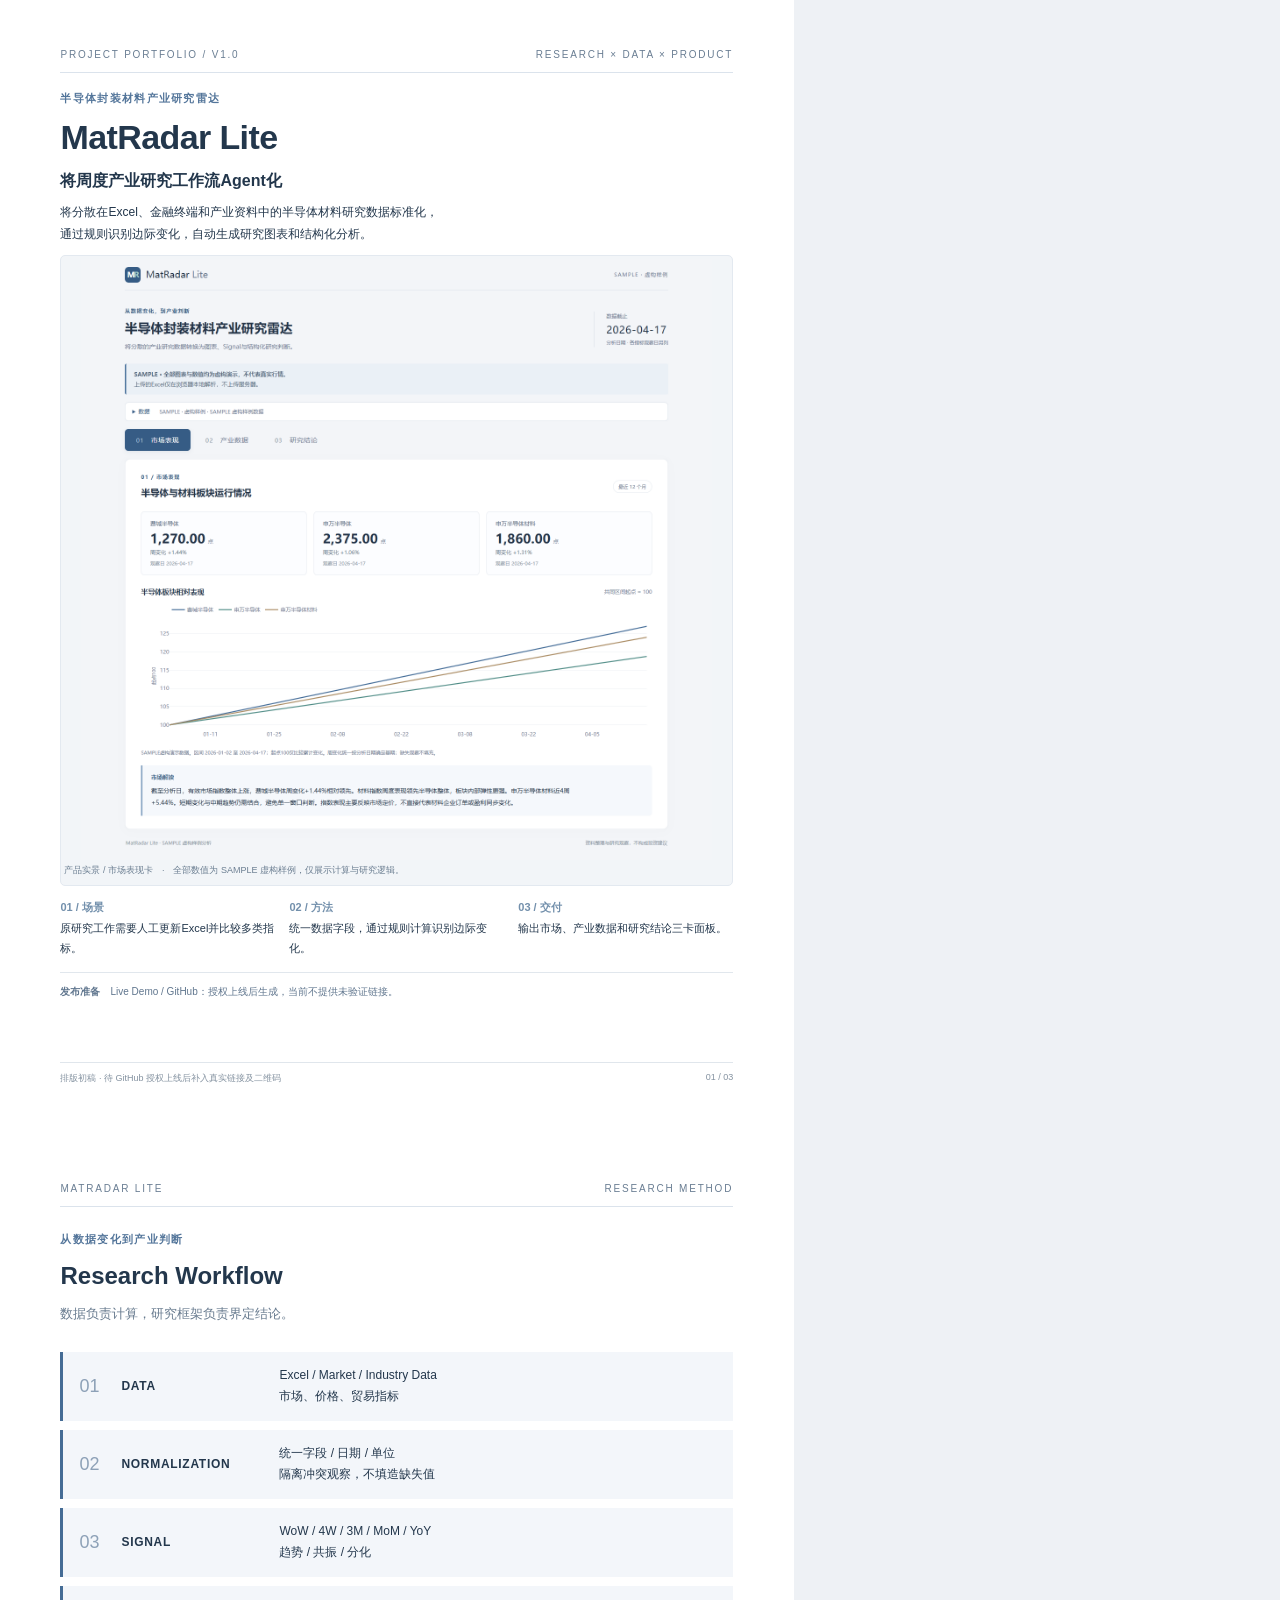
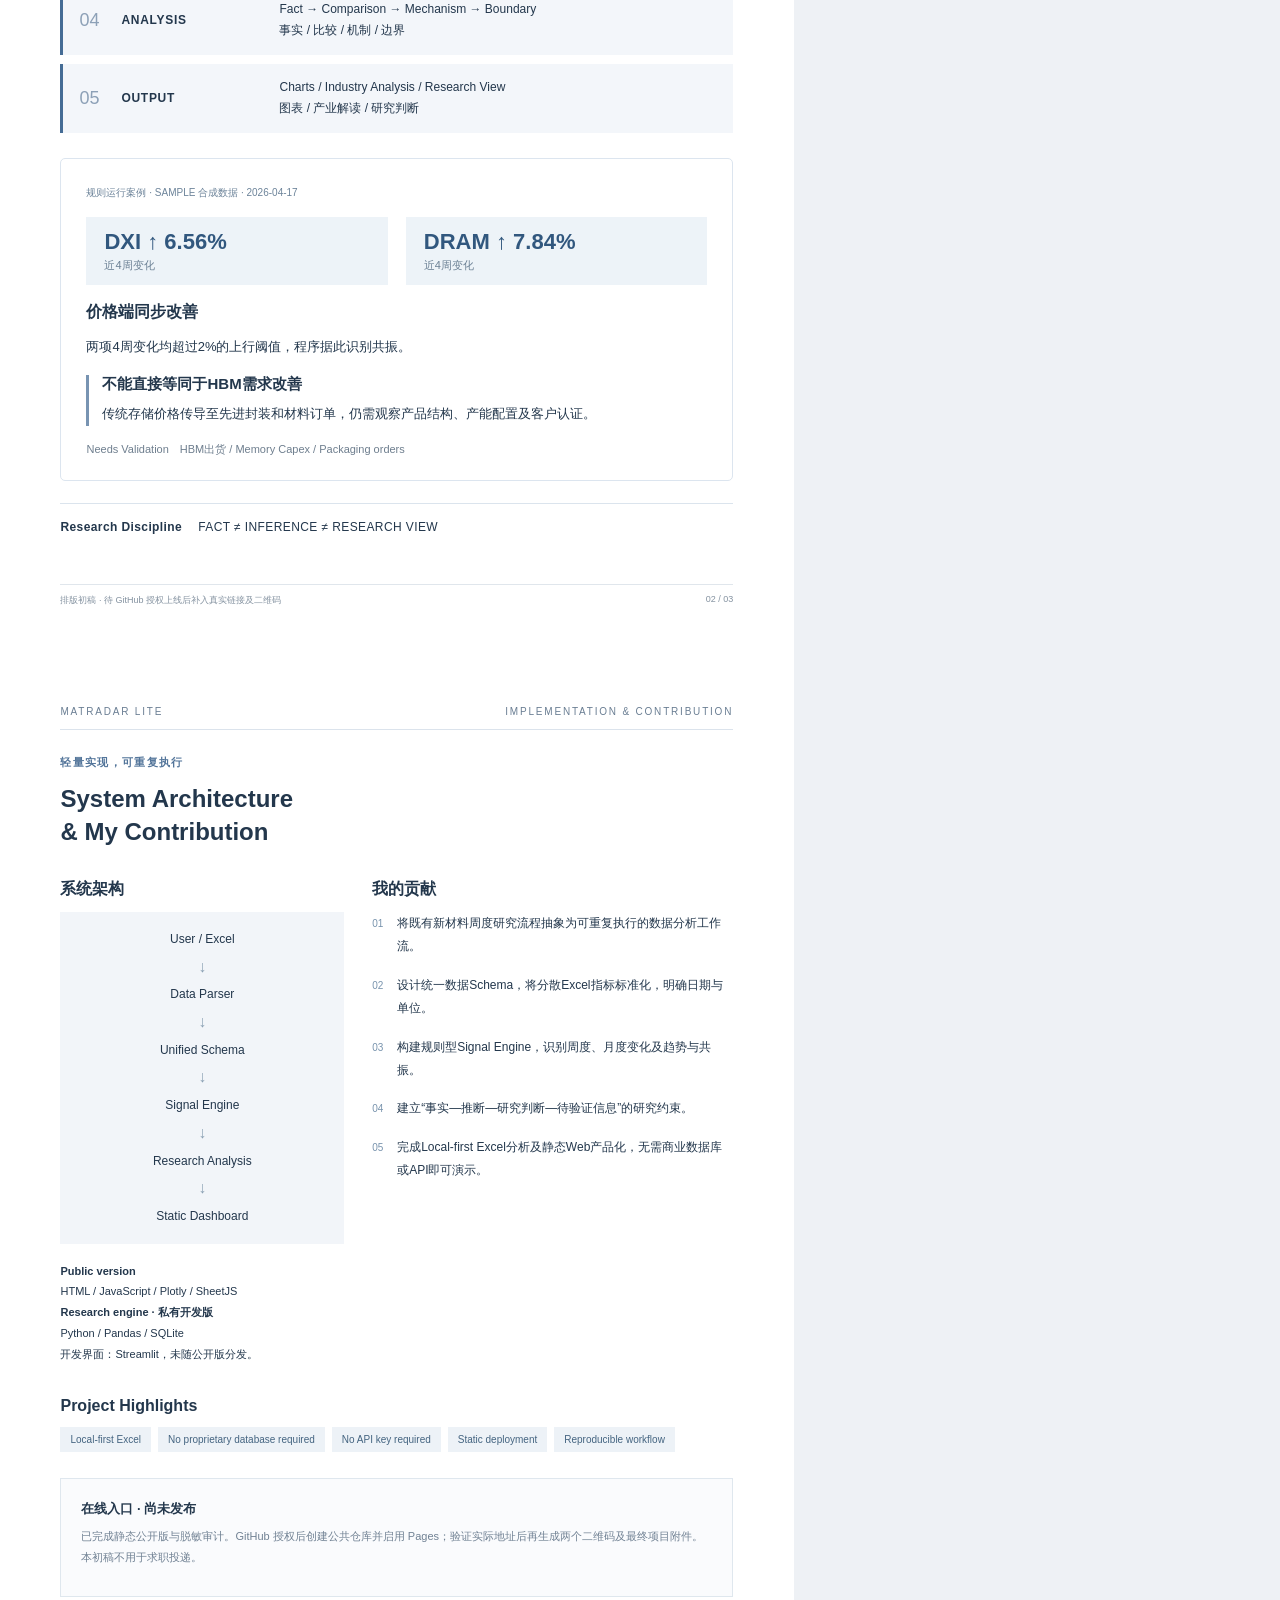
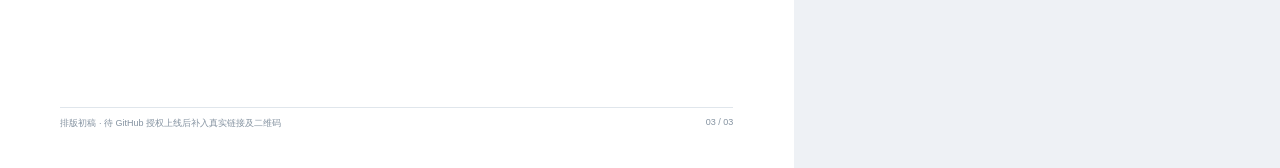
==== portfolio/source/portfolio.html @ de3b7524 "Initial public release of MatRadar Lite" ====
<!doctype html><html lang="zh-CN"><head><meta charset="utf-8"><title>MatRadar Lite 项目作品集</title><link rel="stylesheet" href="portfolio.css"></head><body>
<section class="page one"><div class="topline"><span>PROJECT PORTFOLIO / V1.0</span><span>RESEARCH × DATA × PRODUCT</span></div><p class="eyebrow">半导体封装材料产业研究雷达</p><h1>MatRadar Lite</h1><p class="subtitle">将周度产业研究工作流Agent化</p><p class="lead">将分散在Excel、金融终端和产业资料中的半导体材料研究数据标准化，<br>通过规则识别边际变化，自动生成研究图表和结构化分析。</p>
<figure class="figure"><img src="../../docs/screenshots/01_market.png" alt="市场表现页面：虚构样例"><figcaption class="figcaption">产品实景 / 市场表现卡　·　全部数值为 SAMPLE 虚构样例，仅展示计算与研究逻辑。</figcaption></figure>
<div class="background"><div><b>01 / 场景</b><p>原研究工作需要人工更新Excel并比较多类指标。</p></div><div><b>02 / 方法</b><p>统一数据字段，通过规则计算识别边际变化。</p></div><div><b>03 / 交付</b><p>输出市场、产业数据和研究结论三卡面板。</p></div></div><div class="entry"><b>发布准备</b>　Live Demo / GitHub：授权上线后生成，当前不提供未验证链接。</div><div class="foot"><span>排版初稿 · 待 GitHub 授权上线后补入真实链接及二维码</span><span>01 / 03</span></div></section>
<section class="page"><div class="topline"><span>MATRADAR LITE</span><span>RESEARCH METHOD</span></div><p class="eyebrow">从数据变化到产业判断</p><h2>Research Workflow</h2><p class="muted">数据负责计算，研究框架负责界定结论。</p><div class="workflow">
<div class="step"><span class="n">01</span><b>DATA</b><p>Excel / Market / Industry Data<br>市场、价格、贸易指标</p></div>
<div class="step"><span class="n">02</span><b>NORMALIZATION</b><p>统一字段 / 日期 / 单位<br>隔离冲突观察，不填造缺失值</p></div>
<div class="step"><span class="n">03</span><b>SIGNAL</b><p>WoW / 4W / 3M / MoM / YoY<br>趋势 / 共振 / 分化</p></div>
<div class="step"><span class="n">04</span><b>ANALYSIS</b><p>Fact → Comparison → Mechanism → Boundary<br>事实 / 比较 / 机制 / 边界</p></div>
<div class="step"><span class="n">05</span><b>OUTPUT</b><p>Charts / Industry Analysis / Research View<br>图表 / 产业解读 / 研究判断</p></div></div>
<div class="case"><span class="tag">规则运行案例 · SAMPLE 合成数据 · 2026-04-17</span><div class="signals"><div class="signal"><b>DXI ↑ 6.56%</b><span>近4周变化</span></div><div class="signal"><b>DRAM ↑ 7.84%</b><span>近4周变化</span></div></div><h3>价格端同步改善</h3><p>两项4周变化均超过2%的上行阈值，程序据此识别共振。</p><div class="boundary"><strong>不能直接等同于HBM需求改善</strong><p>传统存储价格传导至先进封装和材料订单，仍需观察产品结构、产能配置及客户认证。</p></div><div class="validation">Needs Validation　HBM出货 / Memory Capex / Packaging orders</div></div>
<div class="discipline"><b>Research Discipline</b>　 FACT ≠ INFERENCE ≠ RESEARCH VIEW</div><div class="foot"><span>排版初稿 · 待 GitHub 授权上线后补入真实链接及二维码</span><span>02 / 03</span></div></section>
<section class="page"><div class="topline"><span>MATRADAR LITE</span><span>IMPLEMENTATION & CONTRIBUTION</span></div><p class="eyebrow">轻量实现，可重复执行</p><h2>System Architecture<br>& My Contribution</h2><div class="columns"><div><h3>系统架构</h3><div class="architecture"><div>User / Excel</div><div class="arrow">↓</div><div>Data Parser</div><div class="arrow">↓</div><div>Unified Schema</div><div class="arrow">↓</div><div>Signal Engine</div><div class="arrow">↓</div><div>Research Analysis</div><div class="arrow">↓</div><div>Static Dashboard</div></div><p class="stack"><b>Public version</b><br>HTML / JavaScript / Plotly / SheetJS<br><b>Research engine · 私有开发版</b><br>Python / Pandas / SQLite<br>开发界面：Streamlit，未随公开版分发。</p></div>
<div><h3>我的贡献</h3><ol class="contributions"><li>将既有新材料周度研究流程抽象为可重复执行的数据分析工作流。</li><li>设计统一数据Schema，将分散Excel指标标准化，明确日期与单位。</li><li>构建规则型Signal Engine，识别周度、月度变化及趋势与共振。</li><li>建立“事实—推断—研究判断—待验证信息”的研究约束。</li><li>完成Local-first Excel分析及静态Web产品化，无需商业数据库或API即可演示。</li></ol></div></div>
<div class="highlights"><h3>Project Highlights</h3><div class="pills"><span>Local-first Excel</span><span>No proprietary database required</span><span>No API key required</span><span>Static deployment</span><span>Reproducible workflow</span></div></div><div class="pending"><strong>在线入口 · 尚未发布</strong><p>已完成静态公开版与脱敏审计。GitHub 授权后创建公共仓库并启用 Pages；验证实际地址后再生成两个二维码及最终项目附件。本初稿不用于求职投递。</p></div><div class="foot"><span>排版初稿 · 待 GitHub 授权上线后补入真实链接及二维码</span><span>03 / 03</span></div></section></body></html>
---- portfolio/source/portfolio.css ----
@page{size:A4;margin:0}*{box-sizing:border-box}html,body{margin:0;padding:0;color:#23374c;font-family:"Microsoft YaHei","PingFang SC","Noto Sans CJK SC",sans-serif;background:#eef1f5}body{-webkit-print-color-adjust:exact;print-color-adjust:exact}.page{width:210mm;height:297mm;background:white;position:relative;padding:16mm 16mm 15mm;break-after:page;overflow:hidden}.page:last-child{break-after:auto}.topline{font-size:10px;letter-spacing:1.8px;color:#6a7e93;padding-bottom:12px;border-bottom:1px solid #dbe3ec;display:flex;justify-content:space-between}.eyebrow{font-size:11px;font-weight:700;letter-spacing:1.3px;color:#53759a;margin:22px 0 10px}h1{font-size:36px;line-height:1.12;margin:0 0 9px;letter-spacing:-.6px}h2{font-size:24px;margin:0 0 9px;line-height:1.4}h3{font-size:16px;margin:0 0 12px}p{font-size:13px;line-height:1.85;margin:8px 0}.subtitle{font-size:17px;font-weight:600;margin:0 0 6px}.muted{color:#687b8f}.lead{font-size:13px;line-height:1.8;margin:12px 0 16px}.figure{margin:14px 0 10px;border:1px solid #e3e9f0;border-radius:5px;padding:3px;background:#f2f5f8}.figure img{display:block;width:100%;height:auto}.figcaption{font-size:9px;line-height:1.5;color:#6b7e91;margin:4px 0}.background{display:grid;grid-template-columns:1fr 1fr 1fr;gap:14px;margin-top:16px}.background b{font-size:11px;color:#7390ac}.background p{font-size:11px;line-height:1.8;margin:4px 0}.entry{font-size:10px;line-height:1.8;border-top:1px solid #e1e7ed;margin-top:15px;padding-top:10px;color:#60768e;overflow-wrap:anywhere}.foot{position:absolute;bottom:10mm;left:16mm;right:16mm;display:flex;justify-content:space-between;color:#8492a0;font-size:9px;border-top:1px solid #e0e6ec;padding-top:9px}.workflow{display:grid;gap:9px;margin-top:26px}.step{display:grid;grid-template-columns:42px 158px 1fr;align-items:center;background:#f3f6fa;min-height:69px;border-left:3px solid #456c95;padding:12px 16px}.step .n{font-size:18px;color:#8da1b7}.step b{font-size:12px;letter-spacing:.7px}.step p{font-size:12px;line-height:1.75;margin:0}.case{margin-top:25px;padding:23px 25px;border:1px solid #dce5ef;border-radius:5px}.case .tag{font-size:10px;color:#6d849a}.signals{display:flex;gap:18px;margin:17px 0}.signal{background:#edf3f8;padding:12px 18px;flex:1}.signal b{display:block;font-size:22px;color:#31577e}.signal span{font-size:11px;color:#6c8195}.boundary{border-left:3px solid #7894b2;padding-left:13px;margin:16px 0}.boundary strong{font-size:15px}.validation{font-size:11px;color:#6e7e8e}.discipline{margin-top:22px;padding-top:15px;border-top:1px solid #dbe4ed;font-size:12px;letter-spacing:.4px}.columns{display:grid;grid-template-columns:0.88fr 1.12fr;gap:28px;margin-top:30px}.architecture{background:#f2f5f9;padding:18px 19px;text-align:center}.architecture div{font-size:12px;line-height:1.55}.arrow{color:#8ba0b4;font-size:16px!important;padding:6px 0}.stack{font-size:11px;line-height:1.9;margin-top:17px}.contributions{counter-reset:c;padding:0;margin:0;list-style:none}.contributions li{counter-increment:c;position:relative;padding-left:25px;margin-bottom:15px;font-size:12px;line-height:1.95}.contributions li:before{content:counter(c,decimal-leading-zero);position:absolute;left:0;color:#7893ad;font-size:10px;top:2px}.highlights{margin-top:24px}.pills{display:flex;flex-wrap:wrap;gap:7px}.pills span{font-size:10px;padding:7px 10px;background:#edf2f7;color:#446480}.pending{margin-top:26px;border:1px solid #dfe7ee;padding:20px;background:#fafbfd}.pending strong{font-size:13px}.pending p{font-size:11px;line-height:1.9;color:#708193}.qr{display:grid;grid-template-columns:1fr 1fr;gap:20px;margin-top:22px}.qr div{display:grid;grid-template-columns:85px 1fr;column-gap:12px;align-items:center}.qr img{grid-row:span 2;width:85px;height:85px}.qr strong{font-size:12px}.qr span{font-size:9px;line-height:1.6;overflow-wrap:anywhere}.page.one{padding-top:13mm}.one .eyebrow{margin-top:15px}.one .figure{margin-top:10px}.one h1{font-size:34px}.one .lead{font-size:12px;margin:7px 0 9px}.one .subtitle{font-size:16px}.one .background{margin-top:11px}.one .entry{margin-top:10px}.one .figure img{max-height:159mm;object-fit:contain}
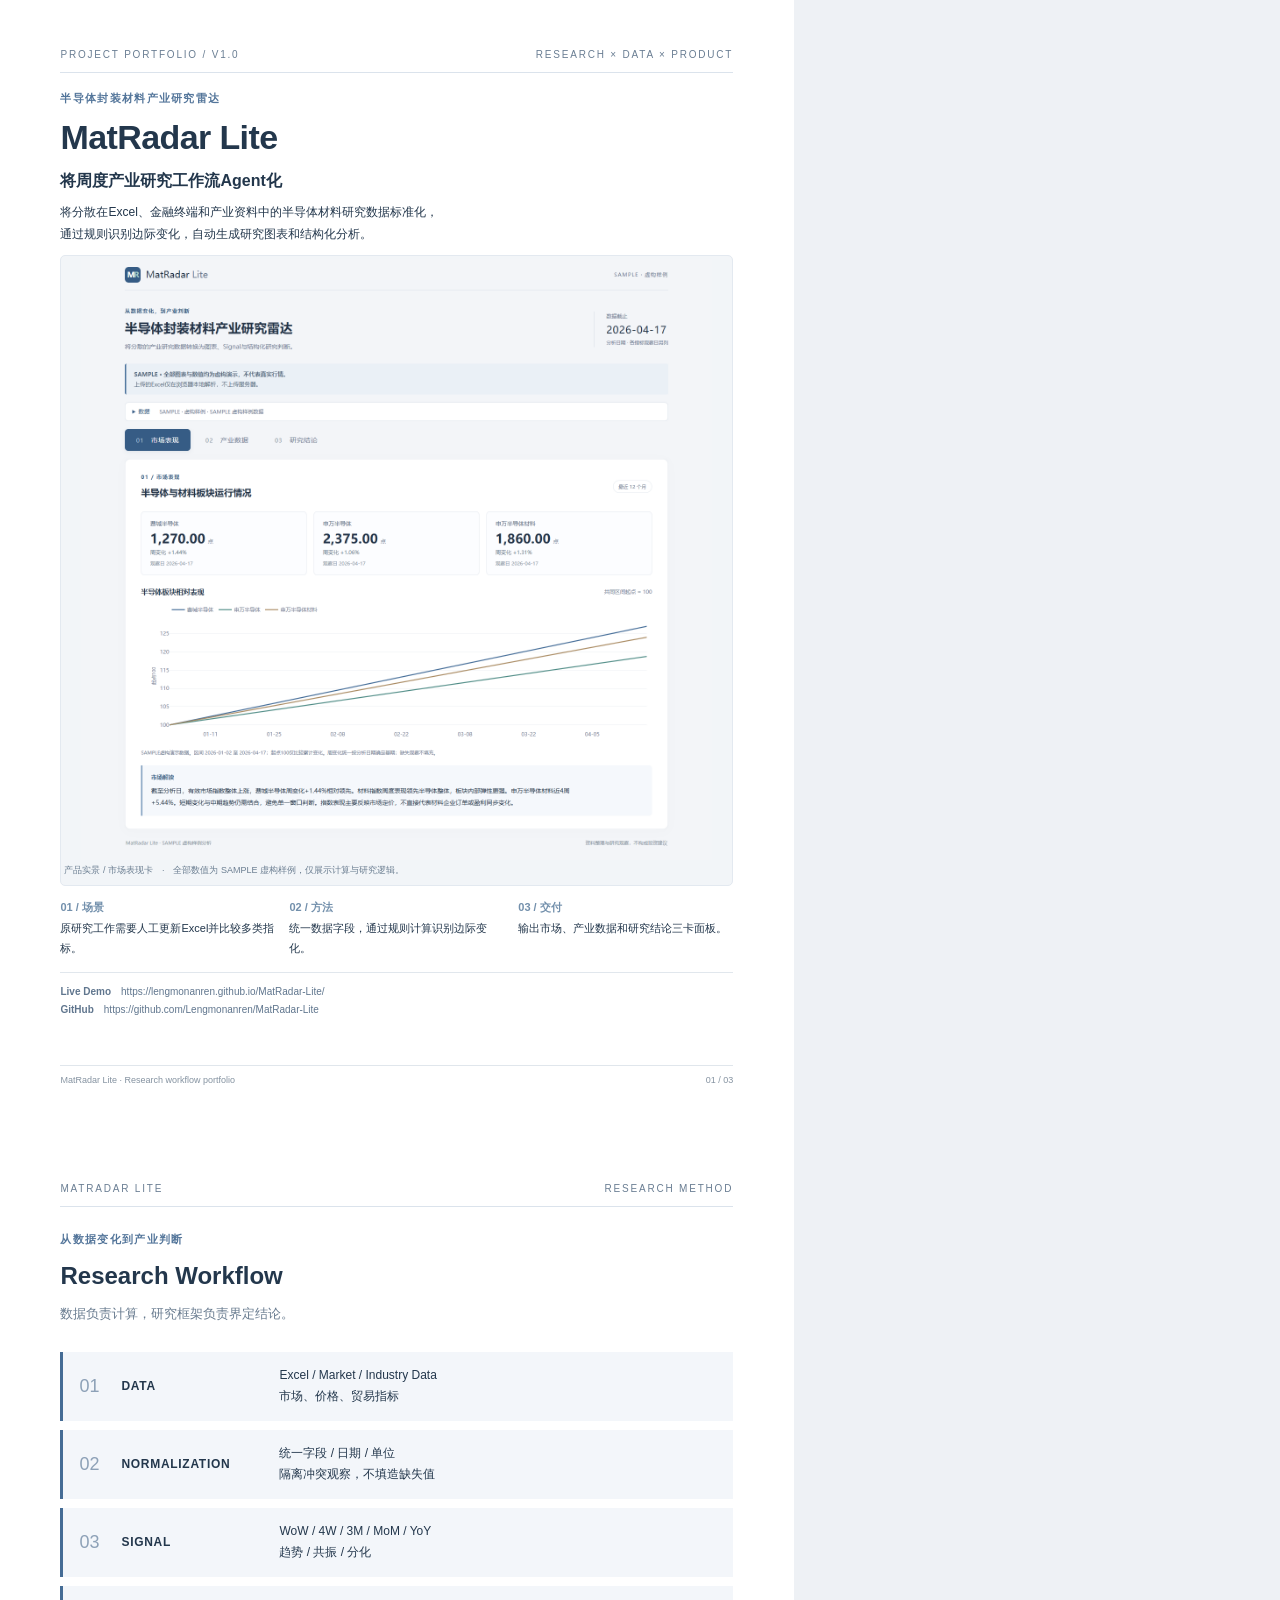
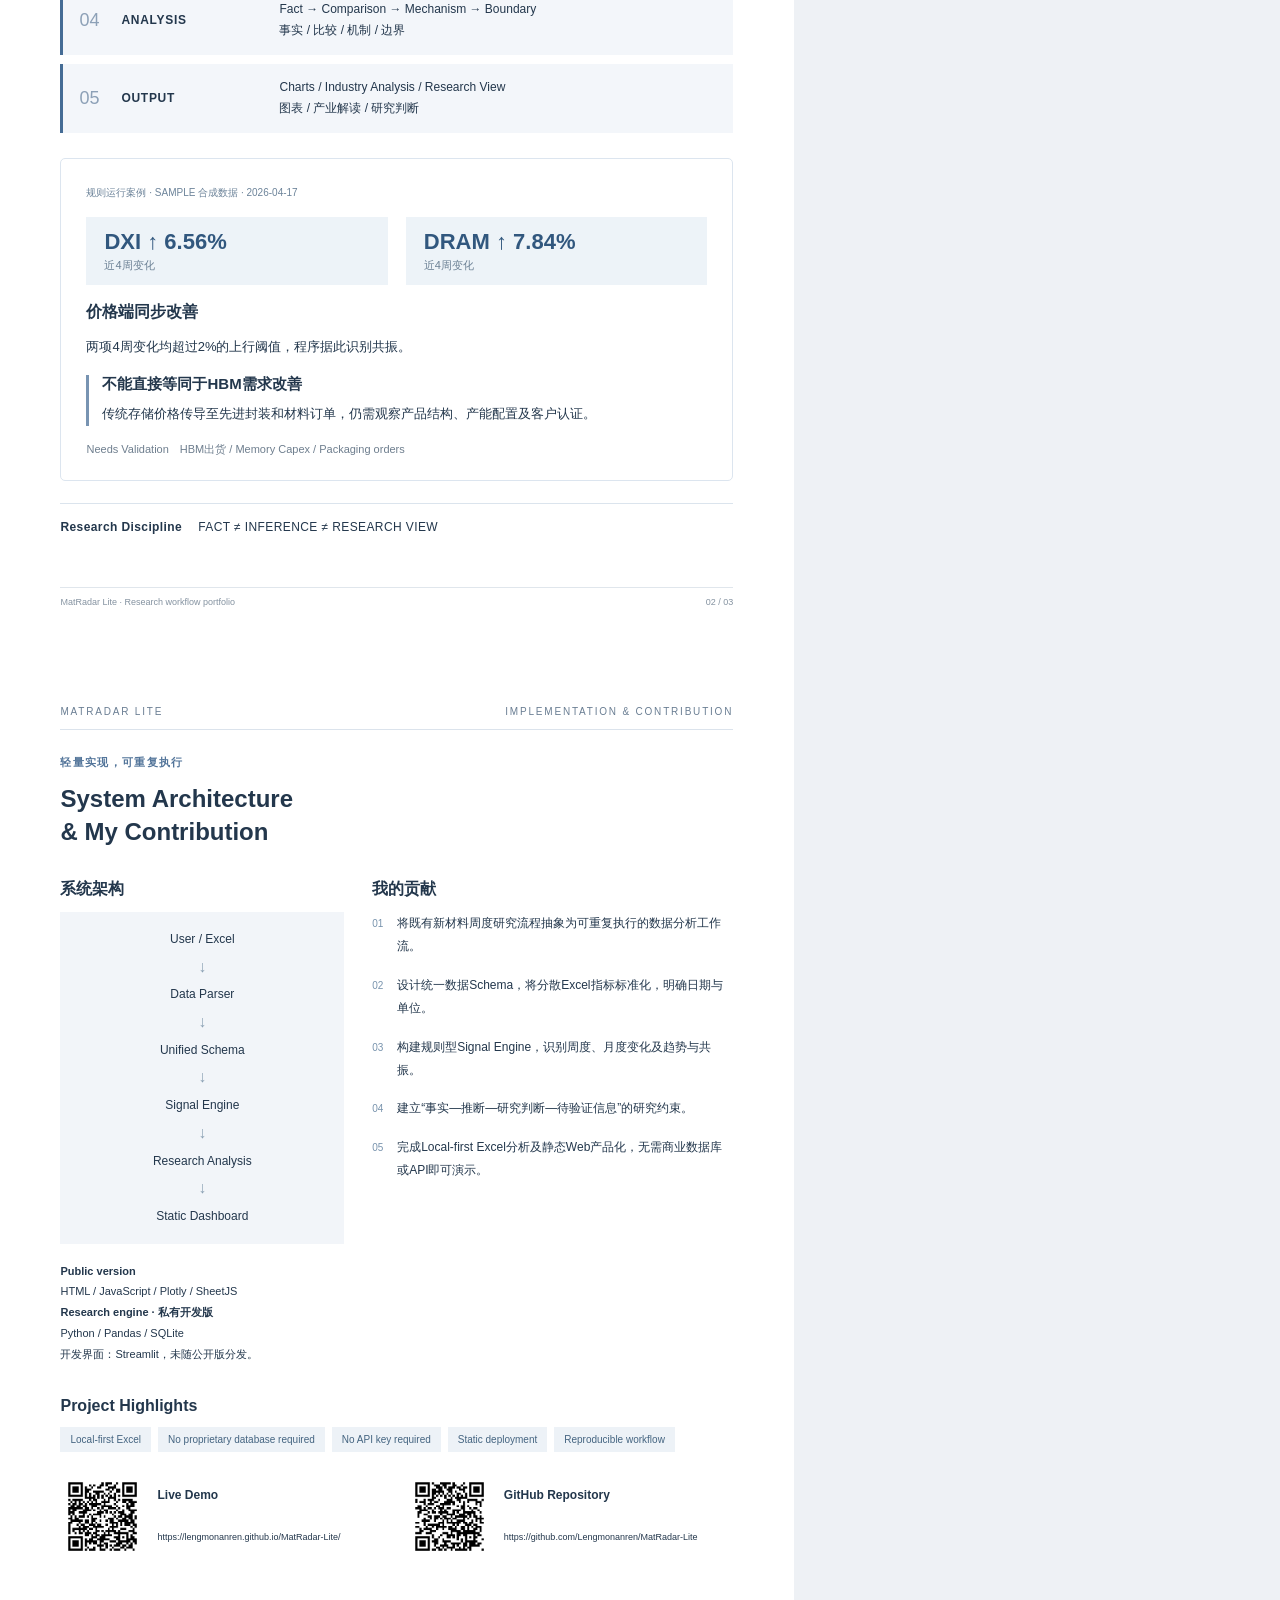
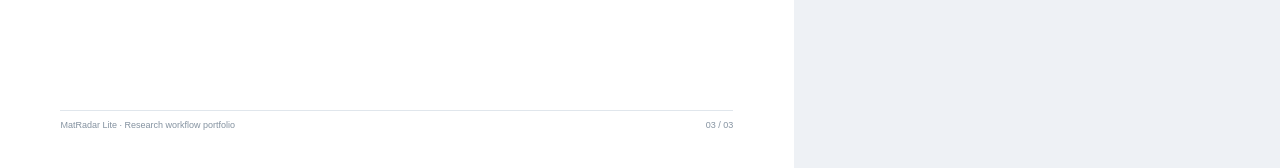
==== commit 21babaee: "Finalize public release and career portfolio" ====
--- a/portfolio/source/portfolio.html
+++ b/portfolio/source/portfolio.html
@@ -1,7 +1,7 @@
 <!doctype html><html lang="zh-CN"><head><meta charset="utf-8"><title>MatRadar Lite 项目作品集</title><link rel="stylesheet" href="portfolio.css"></head><body>
 <section class="page one"><div class="topline"><span>PROJECT PORTFOLIO / V1.0</span><span>RESEARCH × DATA × PRODUCT</span></div><p class="eyebrow">半导体封装材料产业研究雷达</p><h1>MatRadar Lite</h1><p class="subtitle">将周度产业研究工作流Agent化</p><p class="lead">将分散在Excel、金融终端和产业资料中的半导体材料研究数据标准化，<br>通过规则识别边际变化，自动生成研究图表和结构化分析。</p>
 <figure class="figure"><img src="../../docs/screenshots/01_market.png" alt="市场表现页面：虚构样例"><figcaption class="figcaption">产品实景 / 市场表现卡　·　全部数值为 SAMPLE 虚构样例，仅展示计算与研究逻辑。</figcaption></figure>
-<div class="background"><div><b>01 / 场景</b><p>原研究工作需要人工更新Excel并比较多类指标。</p></div><div><b>02 / 方法</b><p>统一数据字段，通过规则计算识别边际变化。</p></div><div><b>03 / 交付</b><p>输出市场、产业数据和研究结论三卡面板。</p></div></div><div class="entry"><b>发布准备</b>　Live Demo / GitHub：授权上线后生成，当前不提供未验证链接。</div><div class="foot"><span>排版初稿 · 待 GitHub 授权上线后补入真实链接及二维码</span><span>01 / 03</span></div></section>
+<div class="background"><div><b>01 / 场景</b><p>原研究工作需要人工更新Excel并比较多类指标。</p></div><div><b>02 / 方法</b><p>统一数据字段，通过规则计算识别边际变化。</p></div><div><b>03 / 交付</b><p>输出市场、产业数据和研究结论三卡面板。</p></div></div><div class="entry"><b>Live Demo</b>　https://lengmonanren.github.io/MatRadar-Lite/<br><b>GitHub</b>　https://github.com/Lengmonanren/MatRadar-Lite</div><div class="foot"><span>MatRadar Lite · Research workflow portfolio</span><span>01 / 03</span></div></section>
 <section class="page"><div class="topline"><span>MATRADAR LITE</span><span>RESEARCH METHOD</span></div><p class="eyebrow">从数据变化到产业判断</p><h2>Research Workflow</h2><p class="muted">数据负责计算，研究框架负责界定结论。</p><div class="workflow">
 <div class="step"><span class="n">01</span><b>DATA</b><p>Excel / Market / Industry Data<br>市场、价格、贸易指标</p></div>
 <div class="step"><span class="n">02</span><b>NORMALIZATION</b><p>统一字段 / 日期 / 单位<br>隔离冲突观察，不填造缺失值</p></div>
@@ -9,7 +9,7 @@
 <div class="step"><span class="n">04</span><b>ANALYSIS</b><p>Fact → Comparison → Mechanism → Boundary<br>事实 / 比较 / 机制 / 边界</p></div>
 <div class="step"><span class="n">05</span><b>OUTPUT</b><p>Charts / Industry Analysis / Research View<br>图表 / 产业解读 / 研究判断</p></div></div>
 <div class="case"><span class="tag">规则运行案例 · SAMPLE 合成数据 · 2026-04-17</span><div class="signals"><div class="signal"><b>DXI ↑ 6.56%</b><span>近4周变化</span></div><div class="signal"><b>DRAM ↑ 7.84%</b><span>近4周变化</span></div></div><h3>价格端同步改善</h3><p>两项4周变化均超过2%的上行阈值，程序据此识别共振。</p><div class="boundary"><strong>不能直接等同于HBM需求改善</strong><p>传统存储价格传导至先进封装和材料订单，仍需观察产品结构、产能配置及客户认证。</p></div><div class="validation">Needs Validation　HBM出货 / Memory Capex / Packaging orders</div></div>
-<div class="discipline"><b>Research Discipline</b>　 FACT ≠ INFERENCE ≠ RESEARCH VIEW</div><div class="foot"><span>排版初稿 · 待 GitHub 授权上线后补入真实链接及二维码</span><span>02 / 03</span></div></section>
+<div class="discipline"><b>Research Discipline</b>　 FACT ≠ INFERENCE ≠ RESEARCH VIEW</div><div class="foot"><span>MatRadar Lite · Research workflow portfolio</span><span>02 / 03</span></div></section>
 <section class="page"><div class="topline"><span>MATRADAR LITE</span><span>IMPLEMENTATION & CONTRIBUTION</span></div><p class="eyebrow">轻量实现，可重复执行</p><h2>System Architecture<br>& My Contribution</h2><div class="columns"><div><h3>系统架构</h3><div class="architecture"><div>User / Excel</div><div class="arrow">↓</div><div>Data Parser</div><div class="arrow">↓</div><div>Unified Schema</div><div class="arrow">↓</div><div>Signal Engine</div><div class="arrow">↓</div><div>Research Analysis</div><div class="arrow">↓</div><div>Static Dashboard</div></div><p class="stack"><b>Public version</b><br>HTML / JavaScript / Plotly / SheetJS<br><b>Research engine · 私有开发版</b><br>Python / Pandas / SQLite<br>开发界面：Streamlit，未随公开版分发。</p></div>
 <div><h3>我的贡献</h3><ol class="contributions"><li>将既有新材料周度研究流程抽象为可重复执行的数据分析工作流。</li><li>设计统一数据Schema，将分散Excel指标标准化，明确日期与单位。</li><li>构建规则型Signal Engine，识别周度、月度变化及趋势与共振。</li><li>建立“事实—推断—研究判断—待验证信息”的研究约束。</li><li>完成Local-first Excel分析及静态Web产品化，无需商业数据库或API即可演示。</li></ol></div></div>
-<div class="highlights"><h3>Project Highlights</h3><div class="pills"><span>Local-first Excel</span><span>No proprietary database required</span><span>No API key required</span><span>Static deployment</span><span>Reproducible workflow</span></div></div><div class="pending"><strong>在线入口 · 尚未发布</strong><p>已完成静态公开版与脱敏审计。GitHub 授权后创建公共仓库并启用 Pages；验证实际地址后再生成两个二维码及最终项目附件。本初稿不用于求职投递。</p></div><div class="foot"><span>排版初稿 · 待 GitHub 授权上线后补入真实链接及二维码</span><span>03 / 03</span></div></section></body></html>+<div class="highlights"><h3>Project Highlights</h3><div class="pills"><span>Local-first Excel</span><span>No proprietary database required</span><span>No API key required</span><span>Static deployment</span><span>Reproducible workflow</span></div></div><div class="qr"><div><img src="qr_demo.png"><strong>Live Demo</strong><span>https://lengmonanren.github.io/MatRadar-Lite/</span></div><div><img src="qr_repo.png"><strong>GitHub Repository</strong><span>https://github.com/Lengmonanren/MatRadar-Lite</span></div></div><div class="foot"><span>MatRadar Lite · Research workflow portfolio</span><span>03 / 03</span></div></section></body></html>
